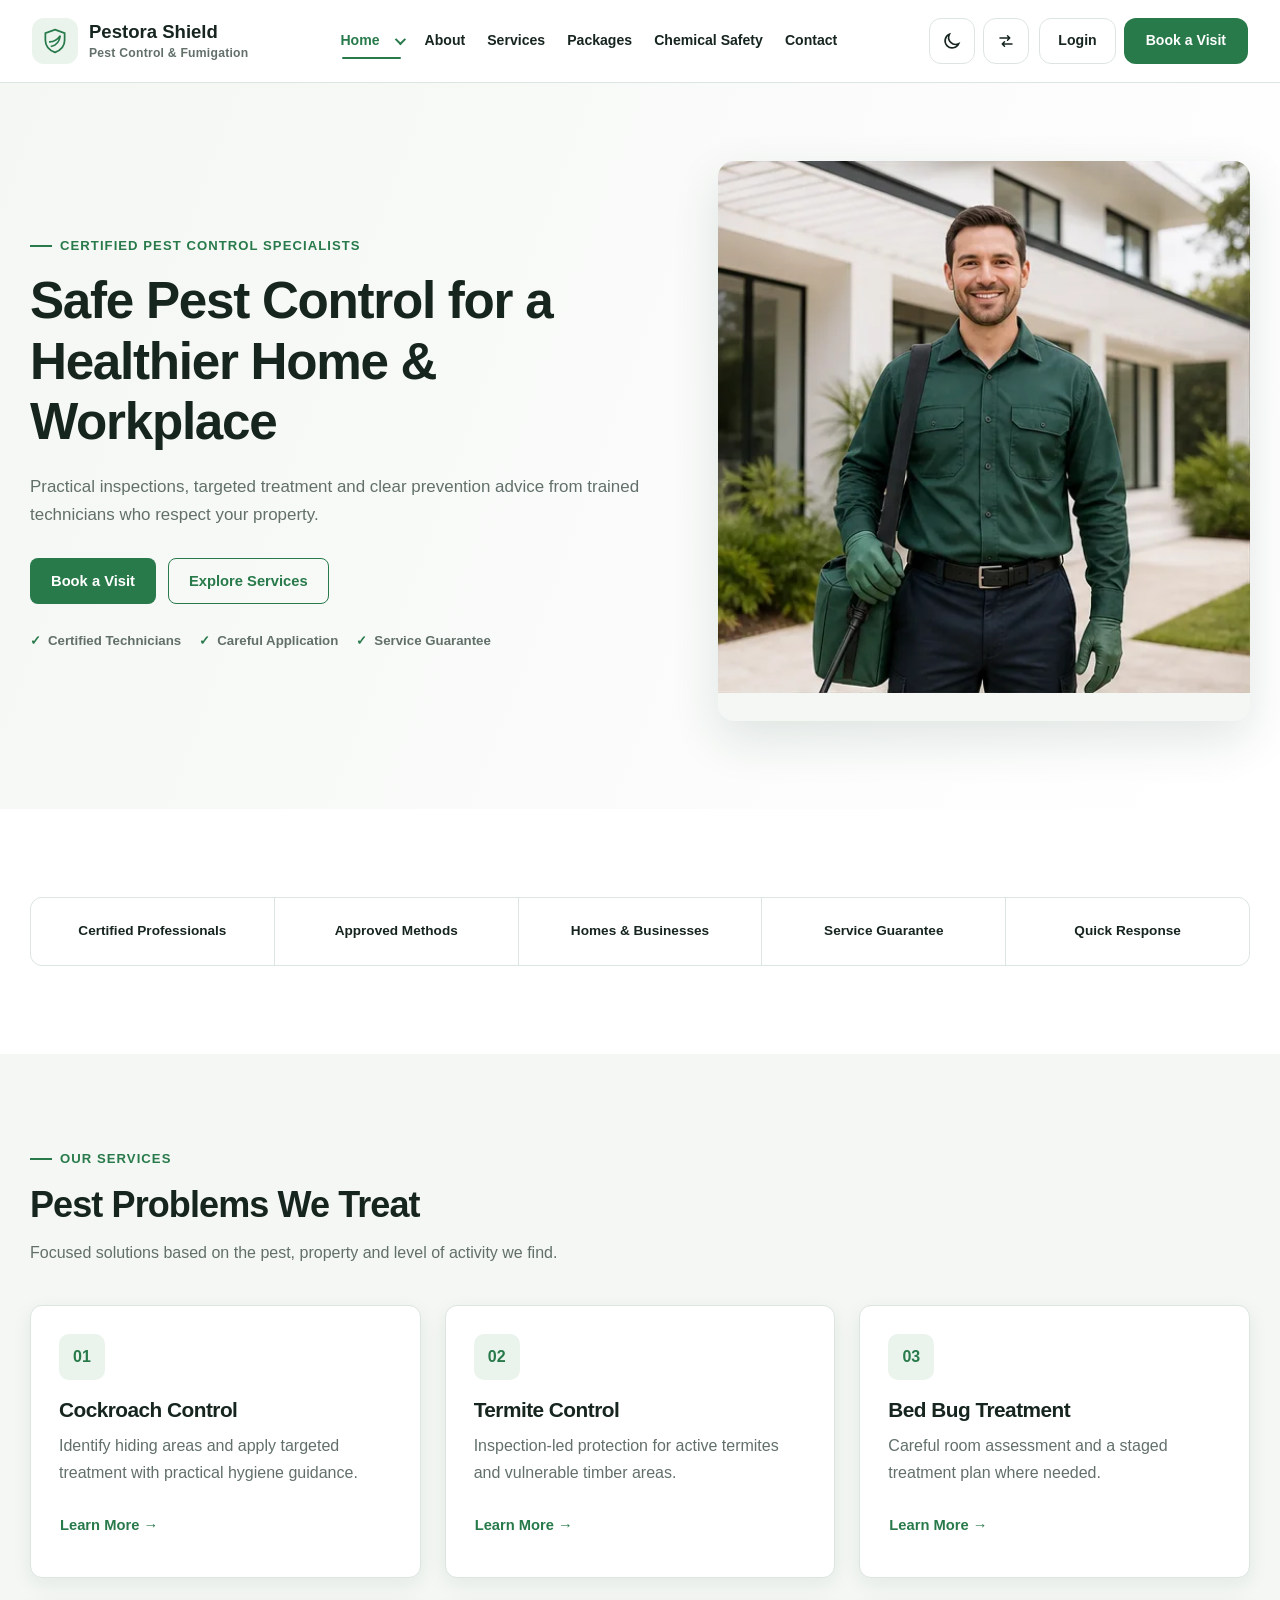
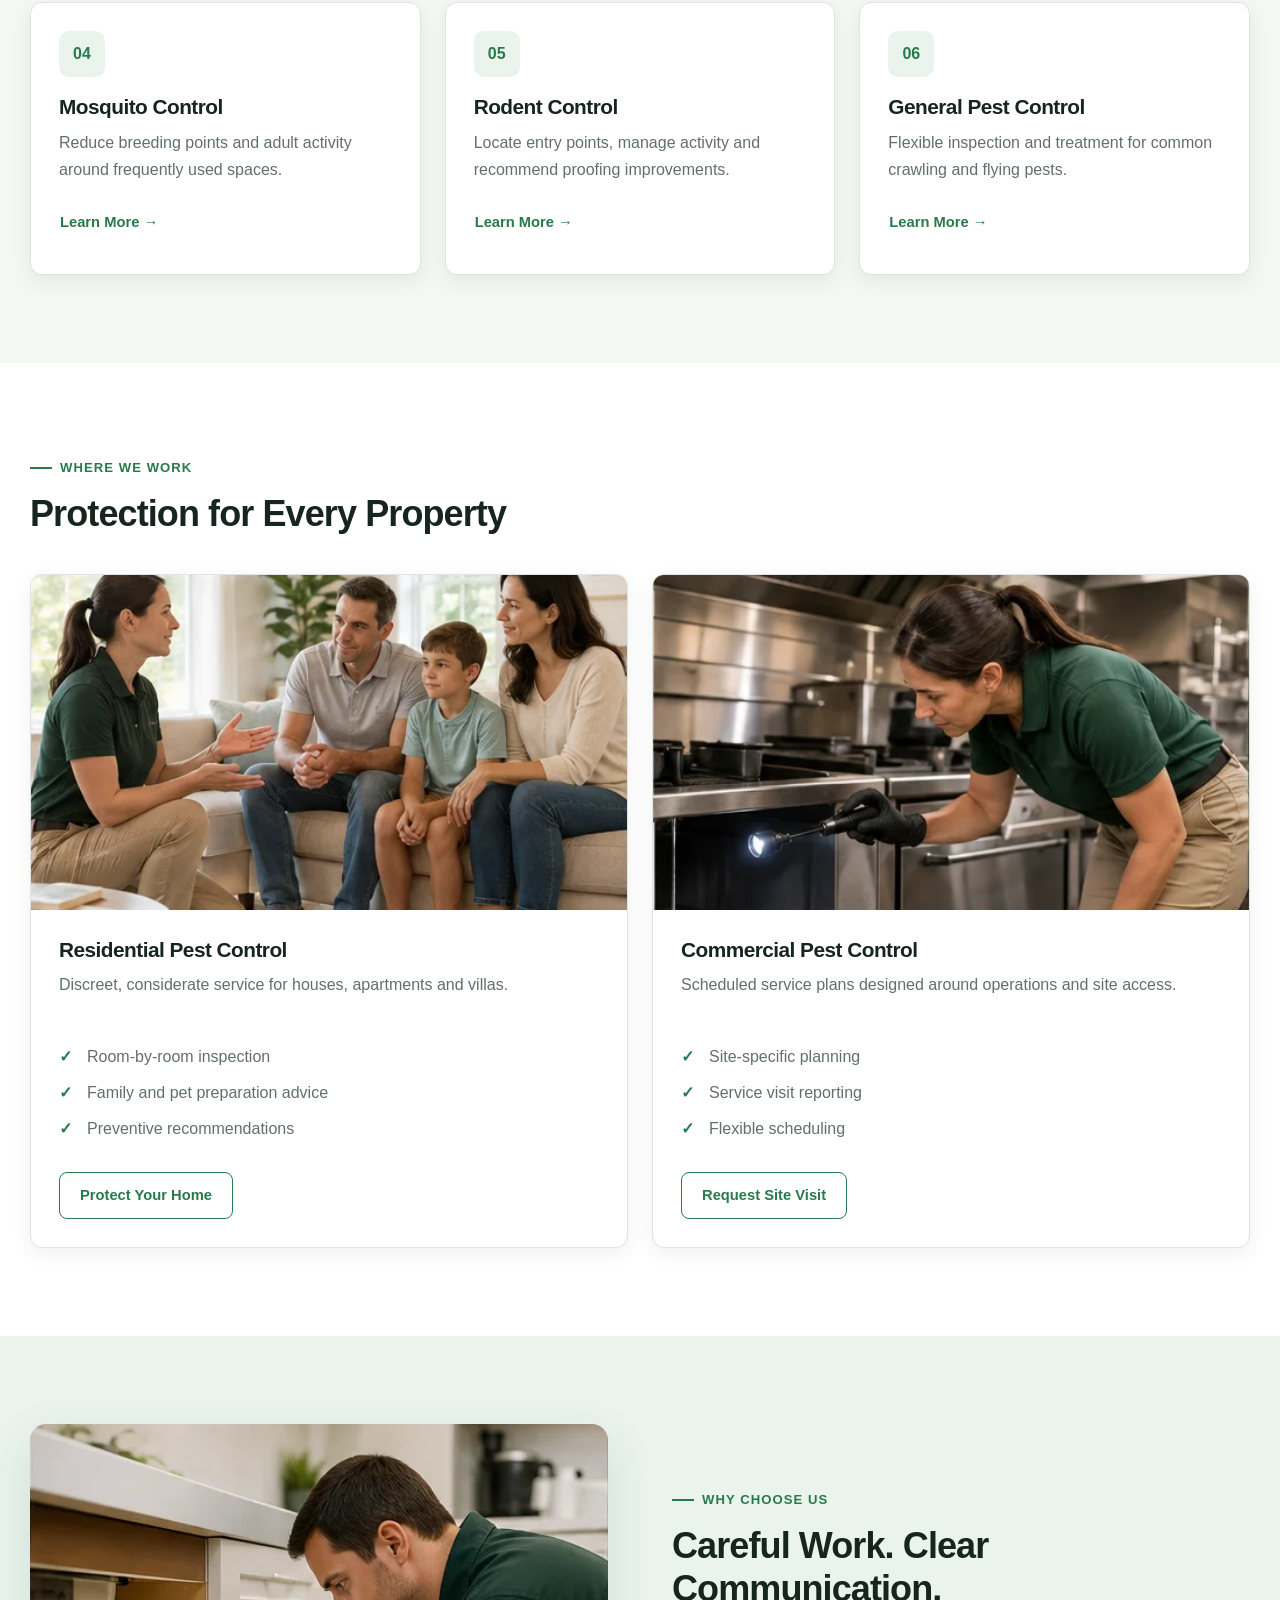
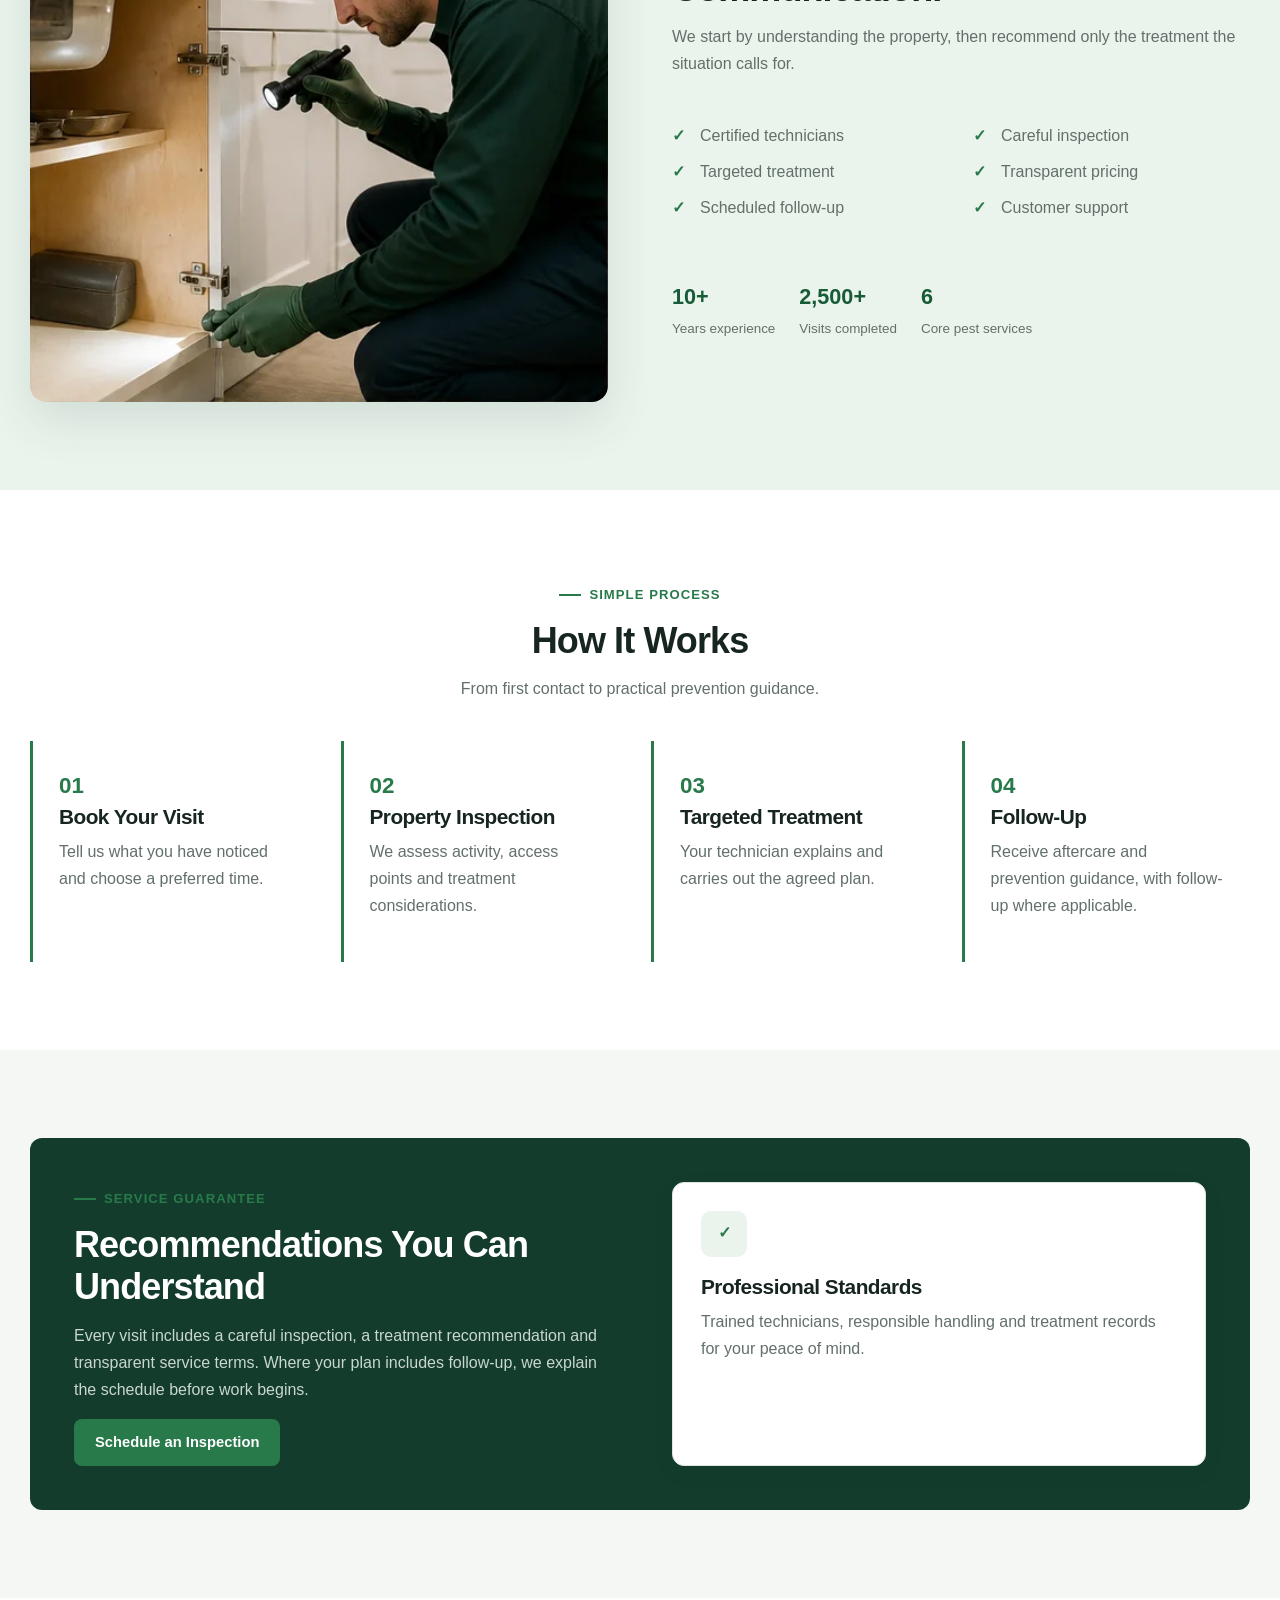
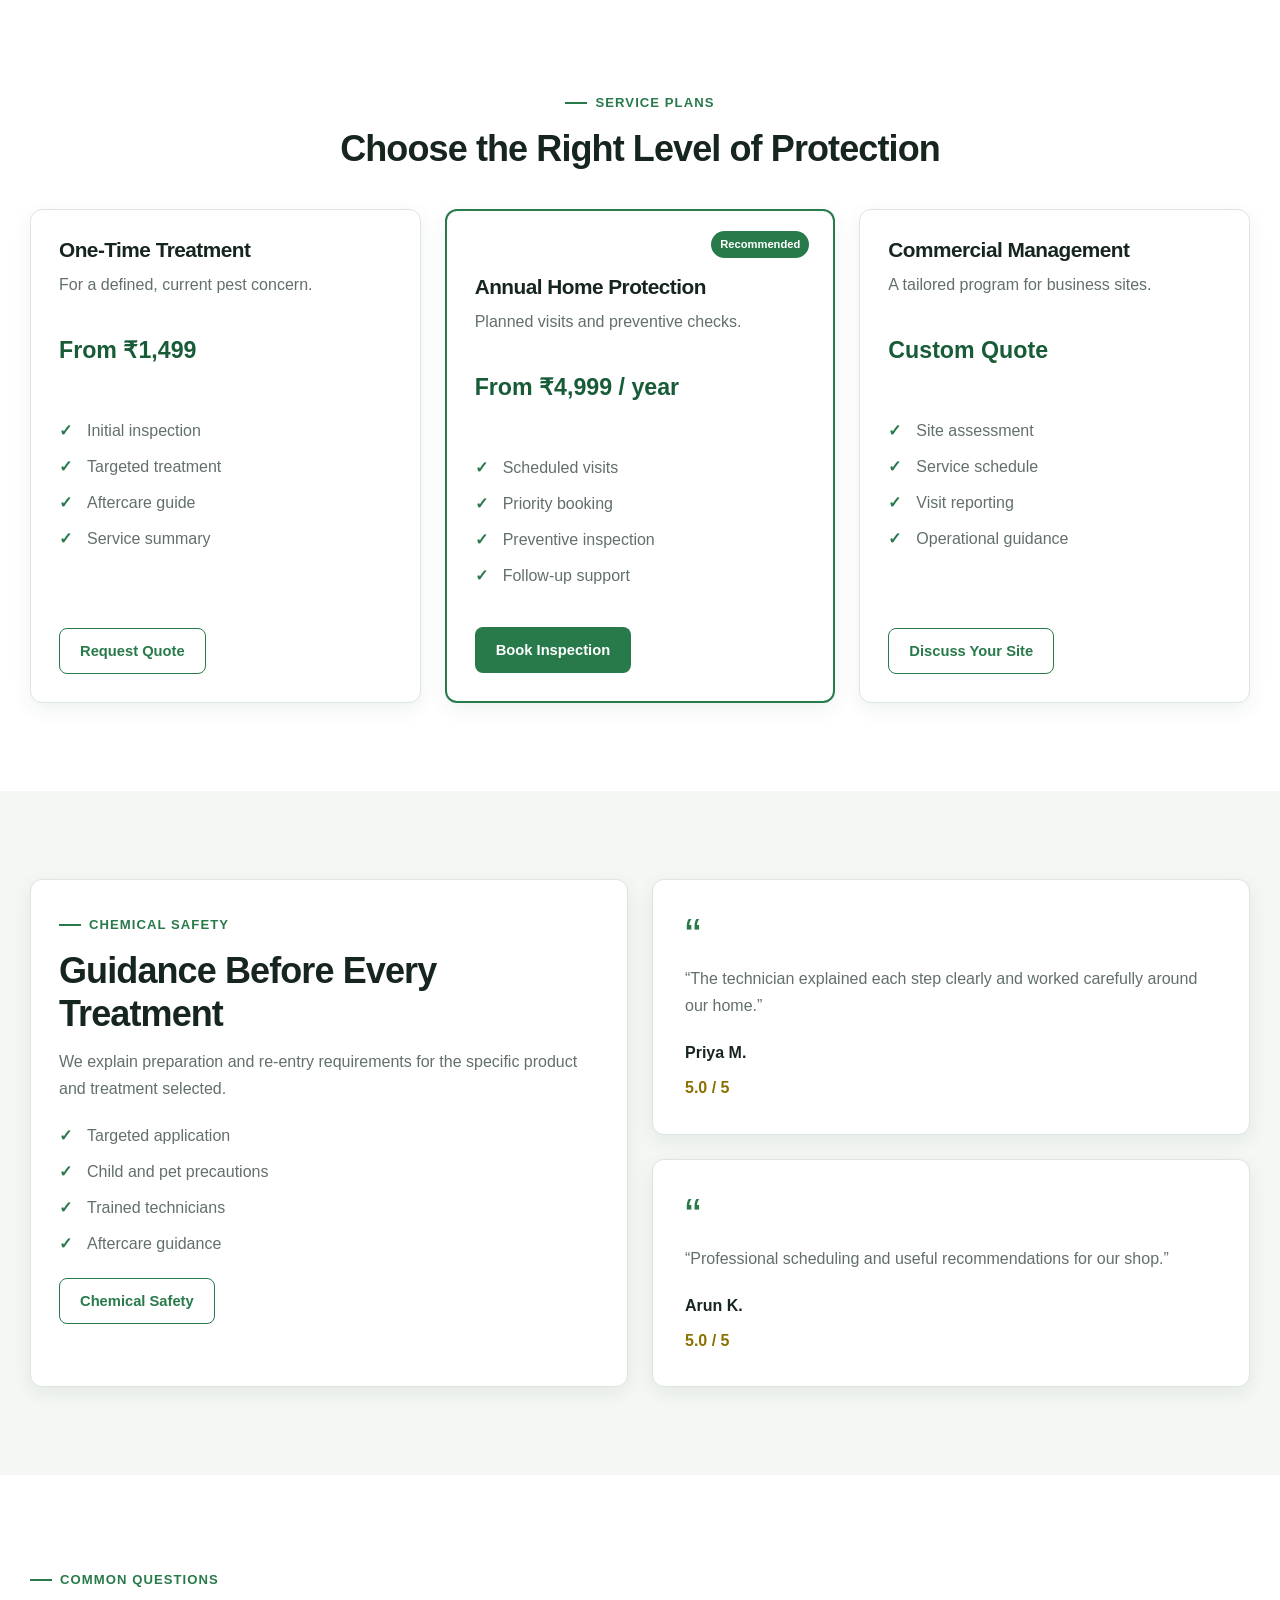
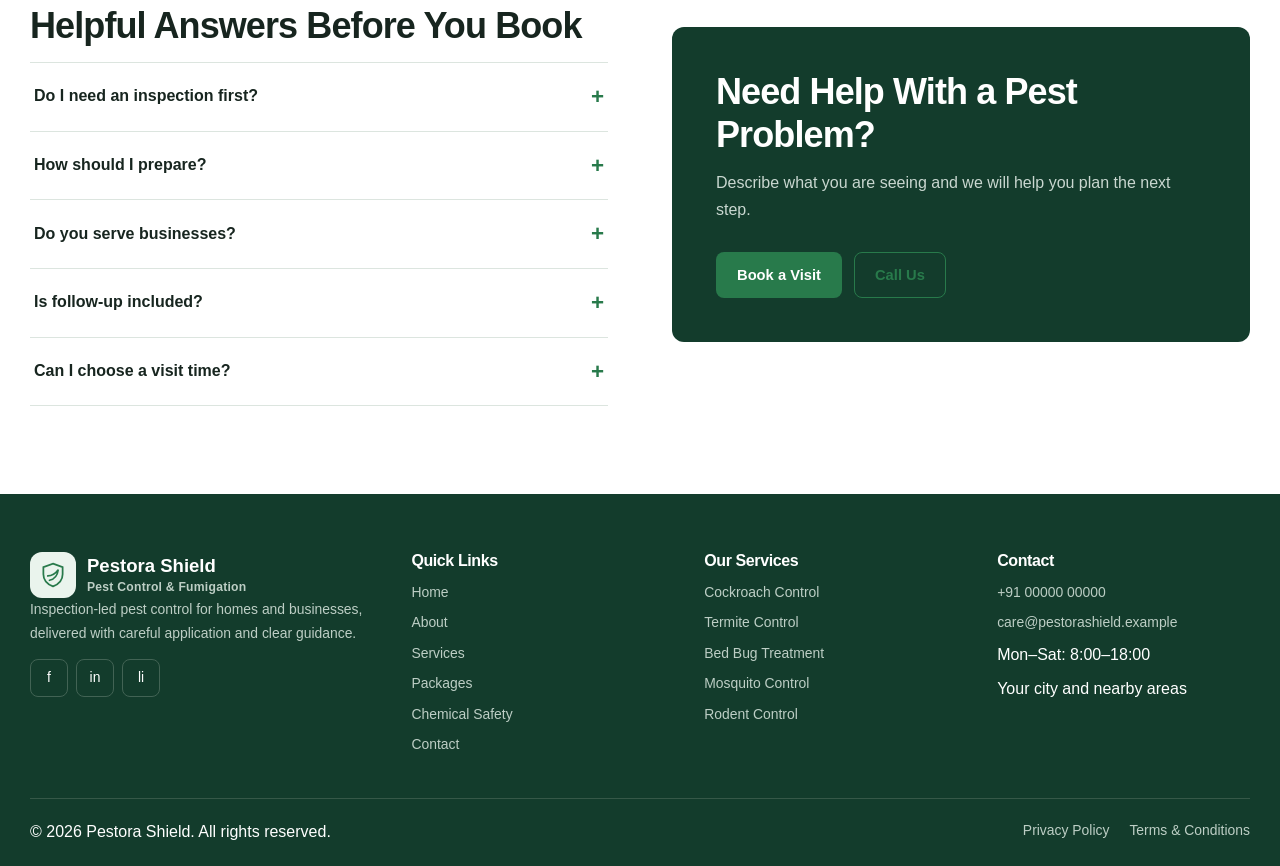
==== index.html @ be70336c "Build Pestora Shield website" ====
<!doctype html>
<html lang="en">
    <head>
        <meta charset="utf-8" />
        <meta name="viewport" content="width=device-width, initial-scale=1" />
        <meta http-equiv="refresh" content="0; url=pages/homepage1.html" />
        <title>Pestora Shield</title>
        <link rel="canonical" href="pages/homepage1.html" />
        <script>
            window.location.replace("pages/homepage1.html");
        </script>
    </head>
    <body>
        <p><a href="pages/homepage1.html">Open Pestora Shield</a></p>
    </body>
</html>
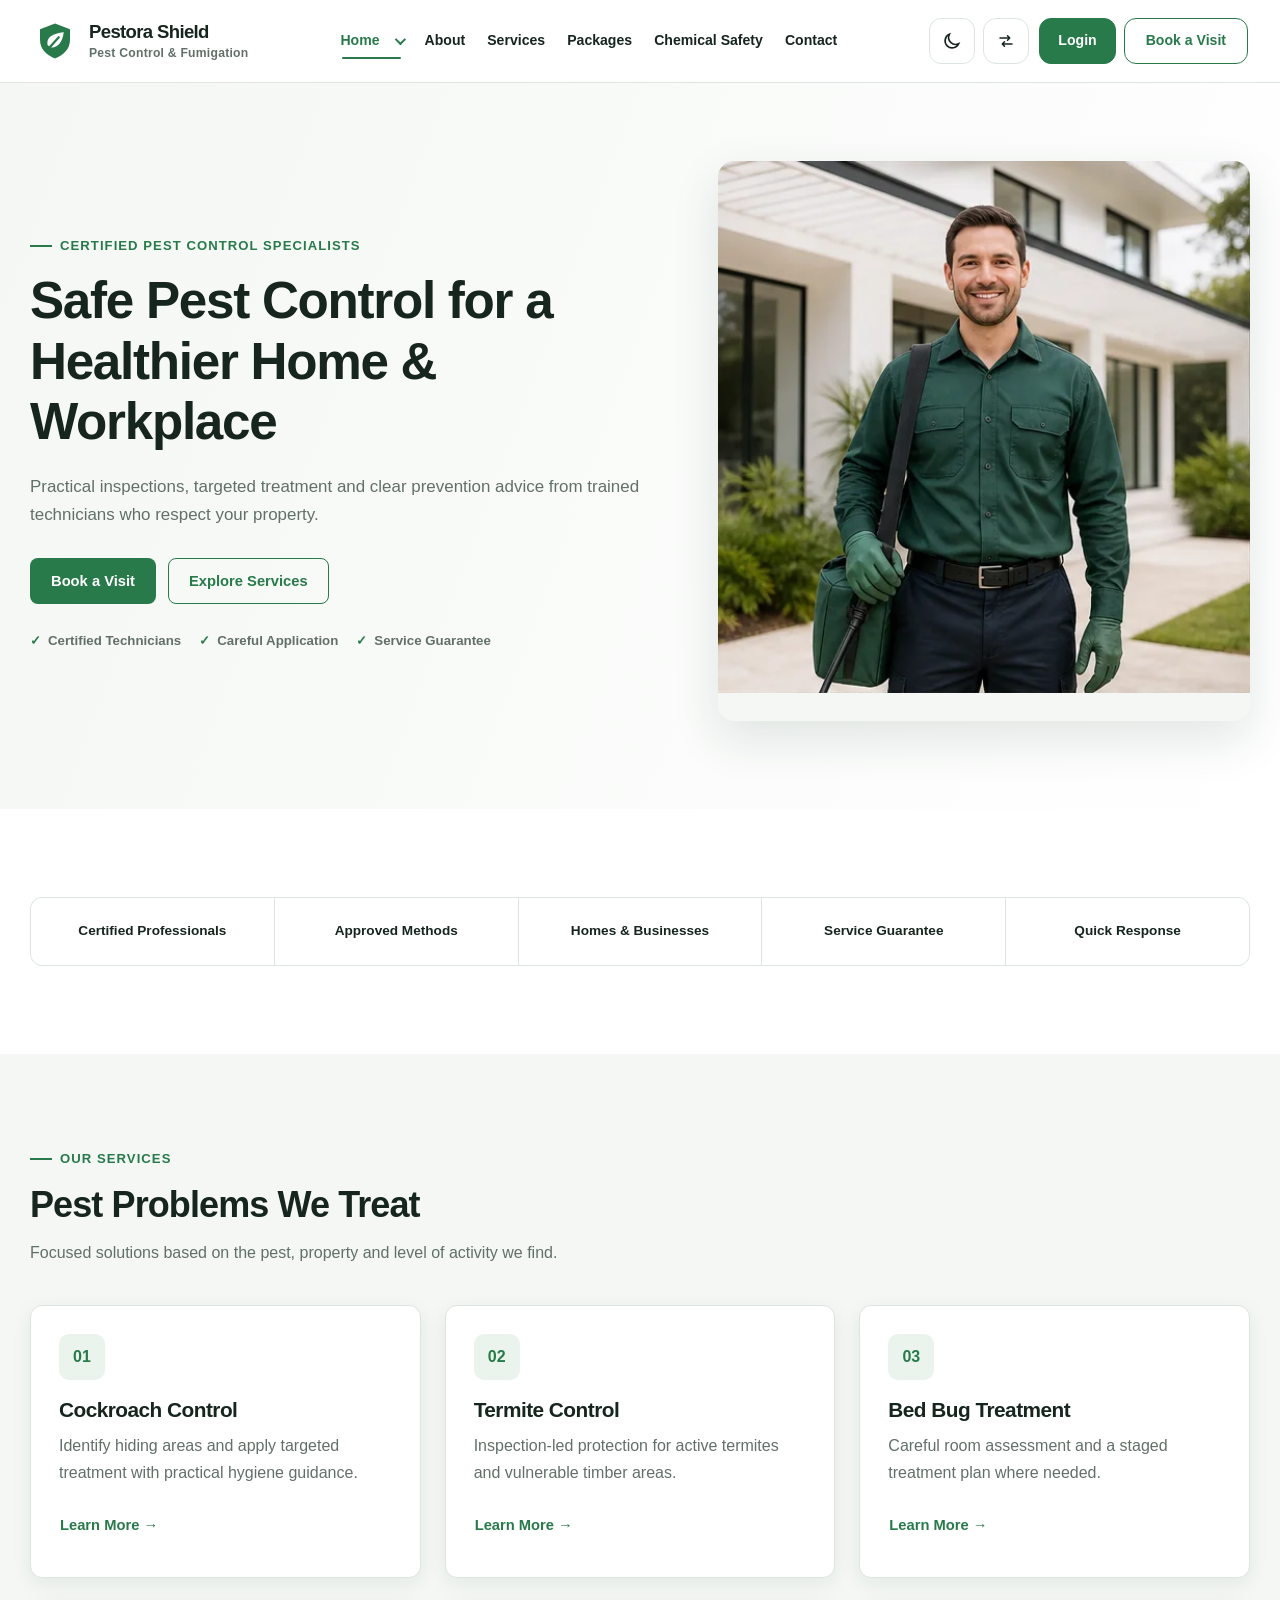
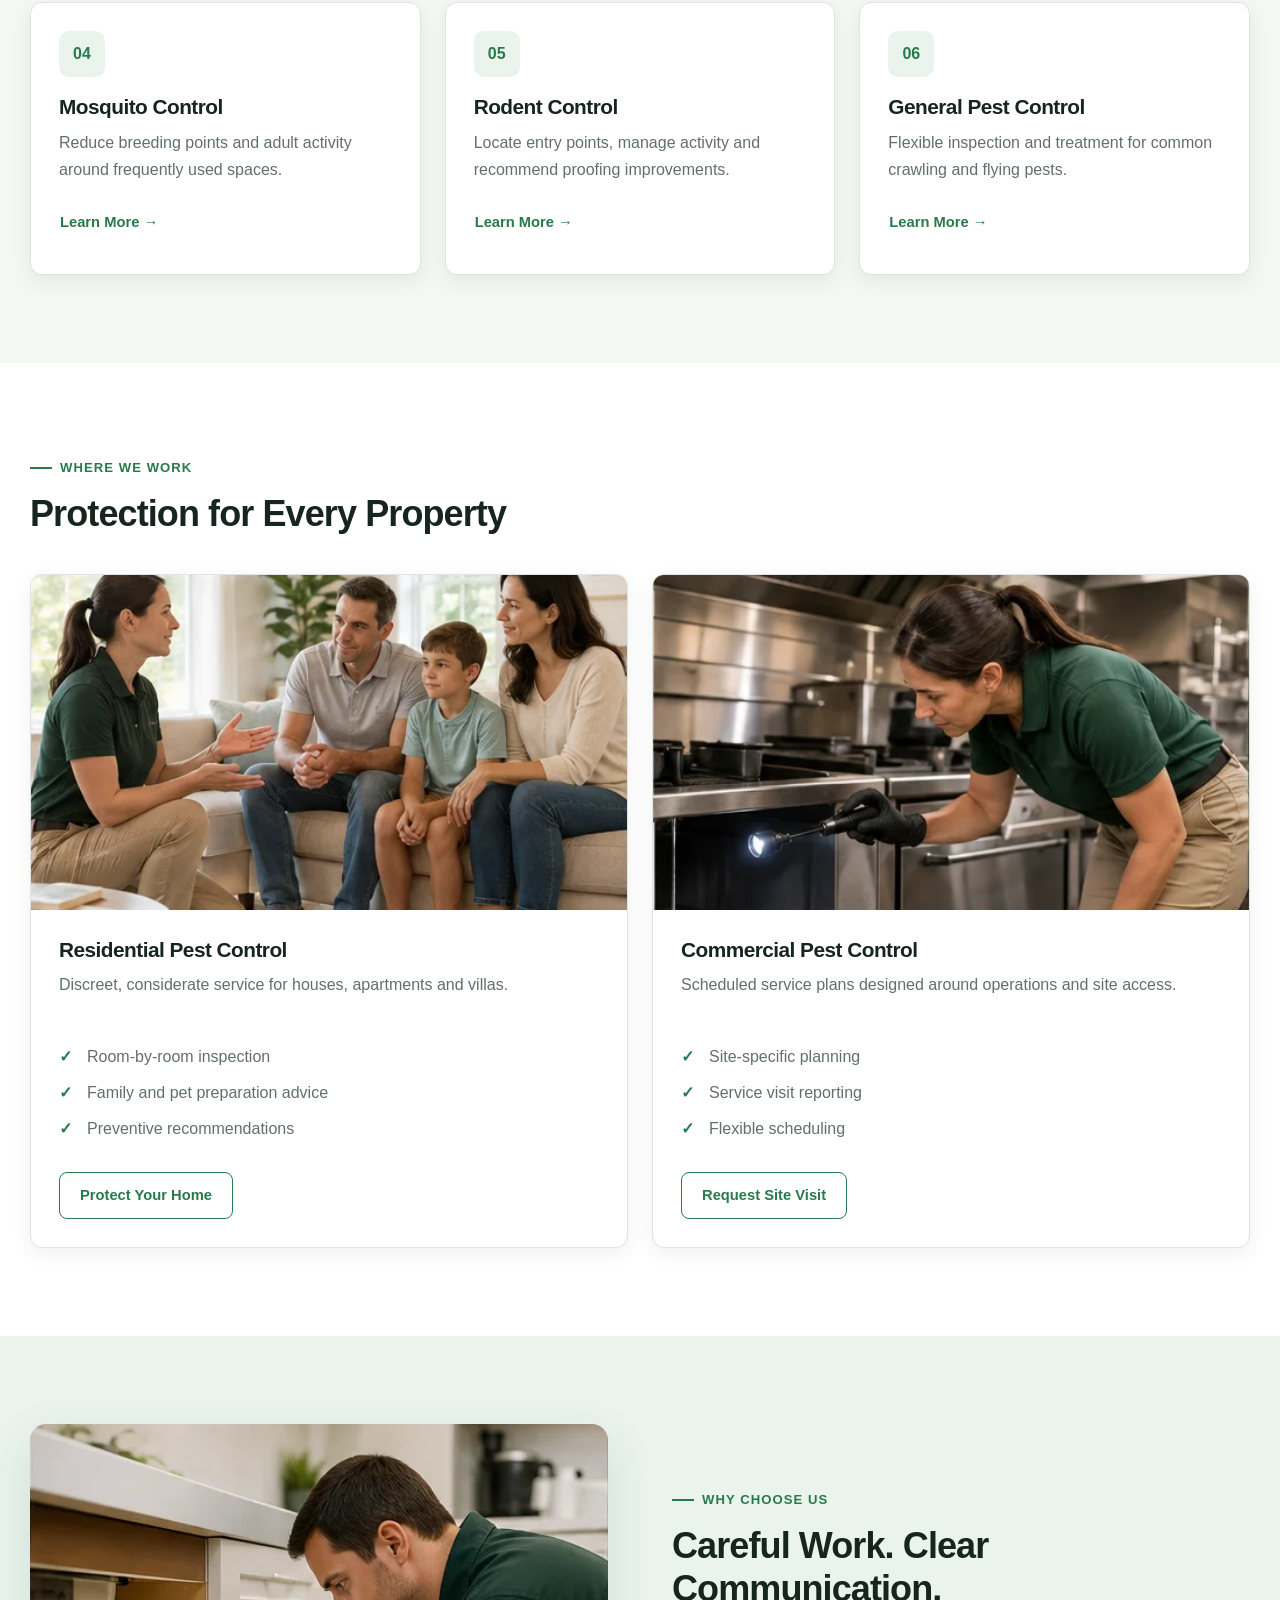
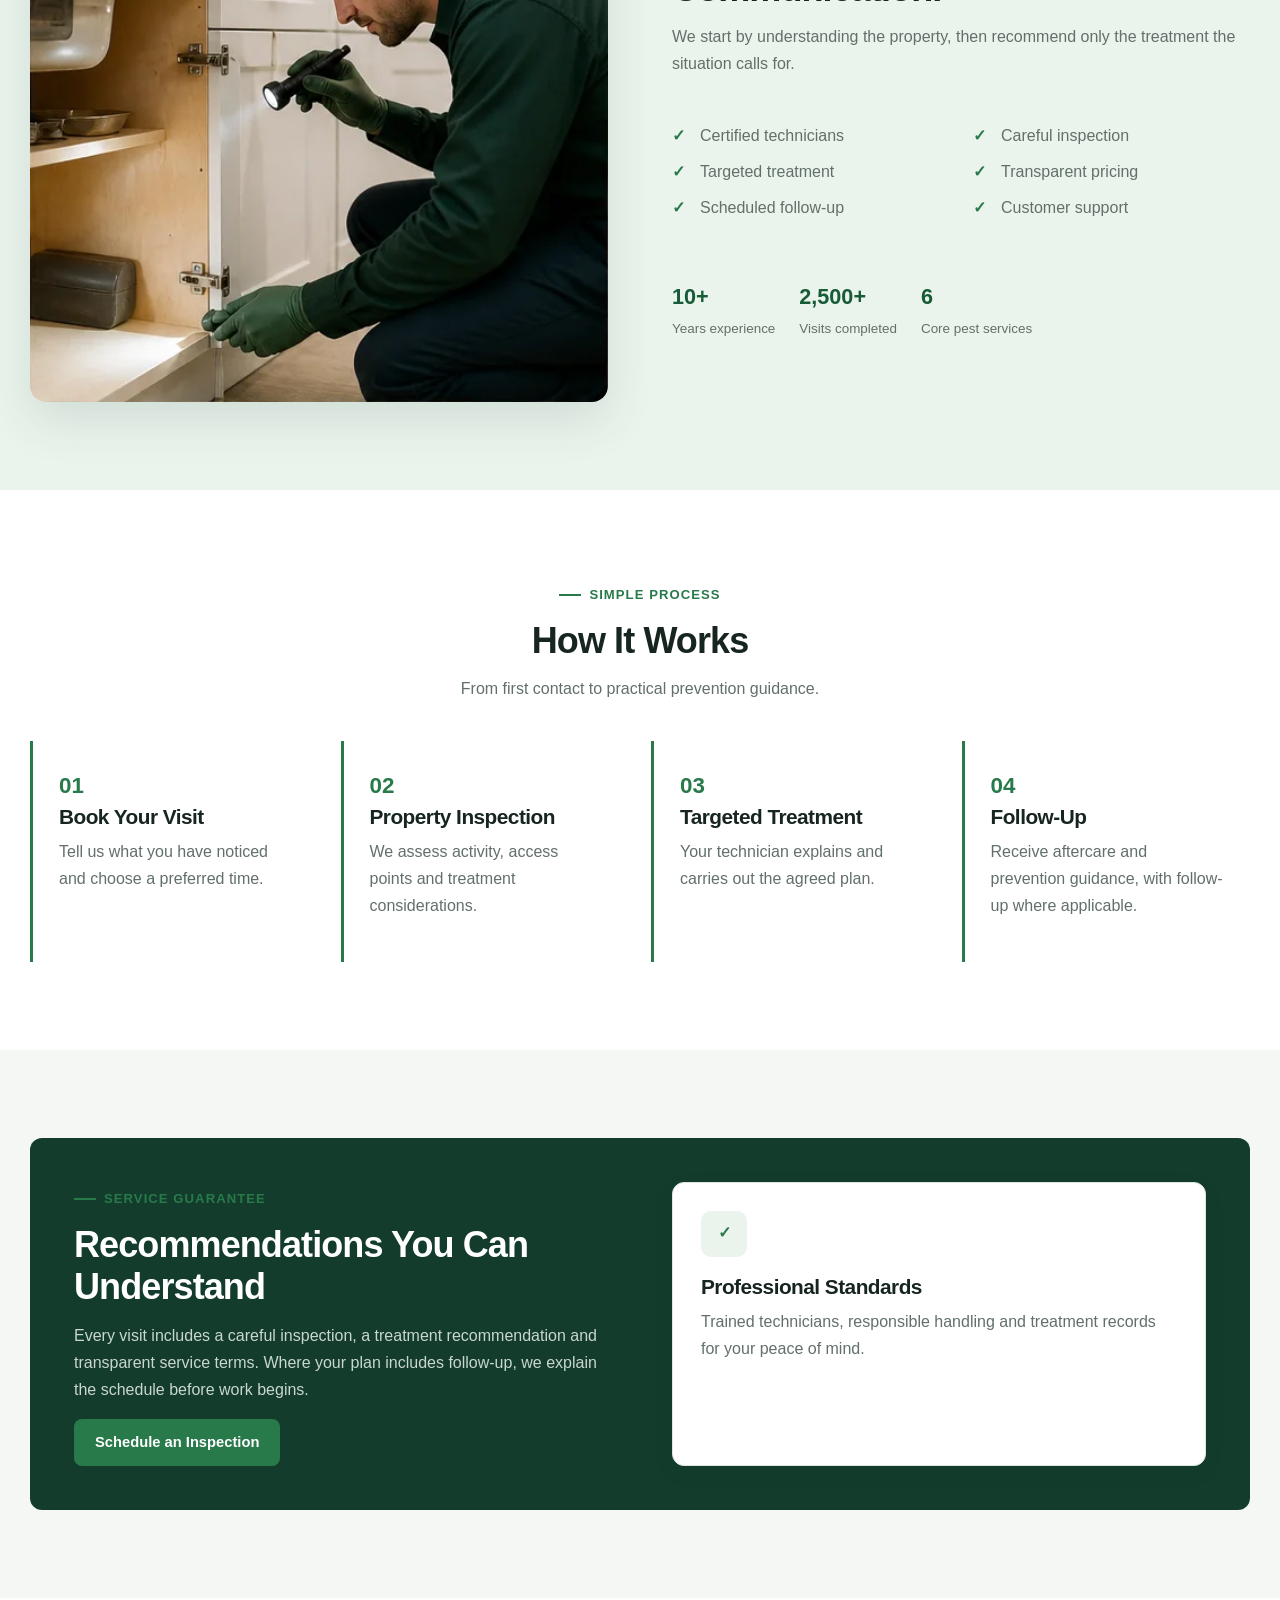
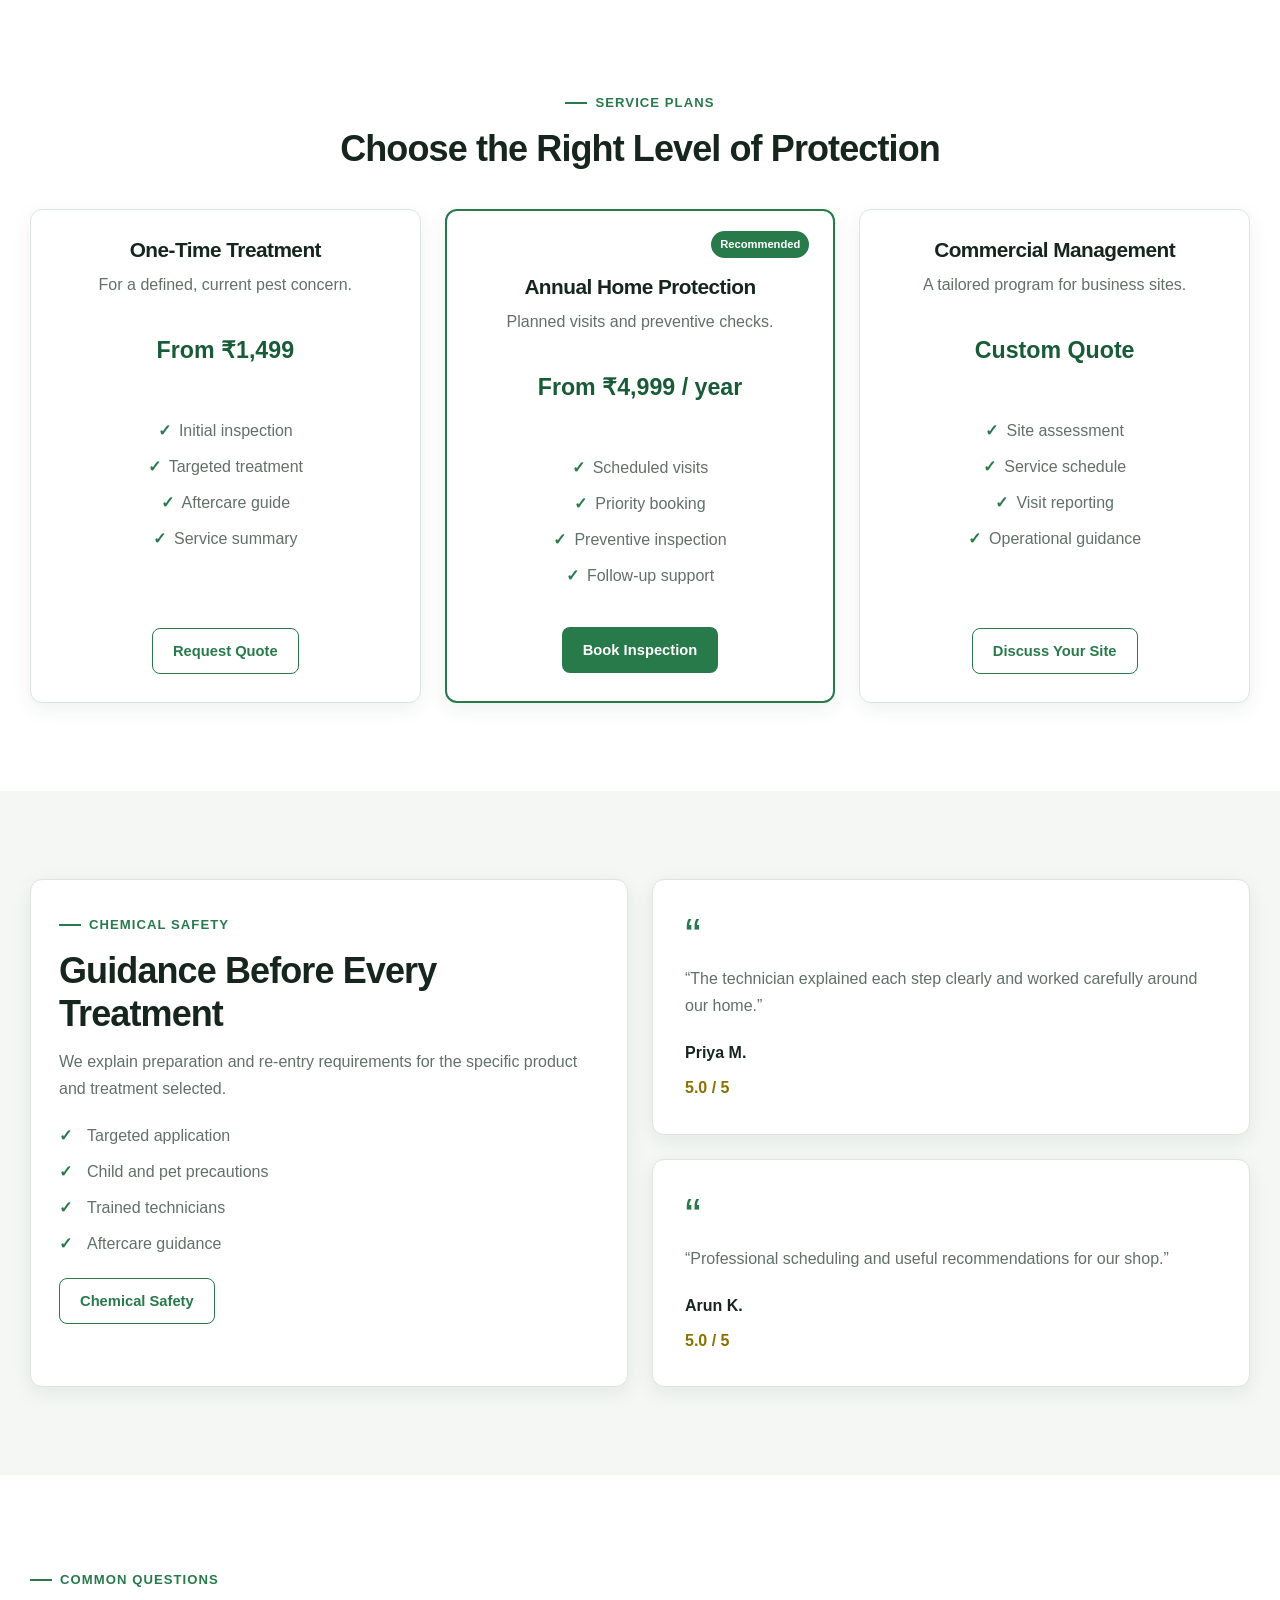
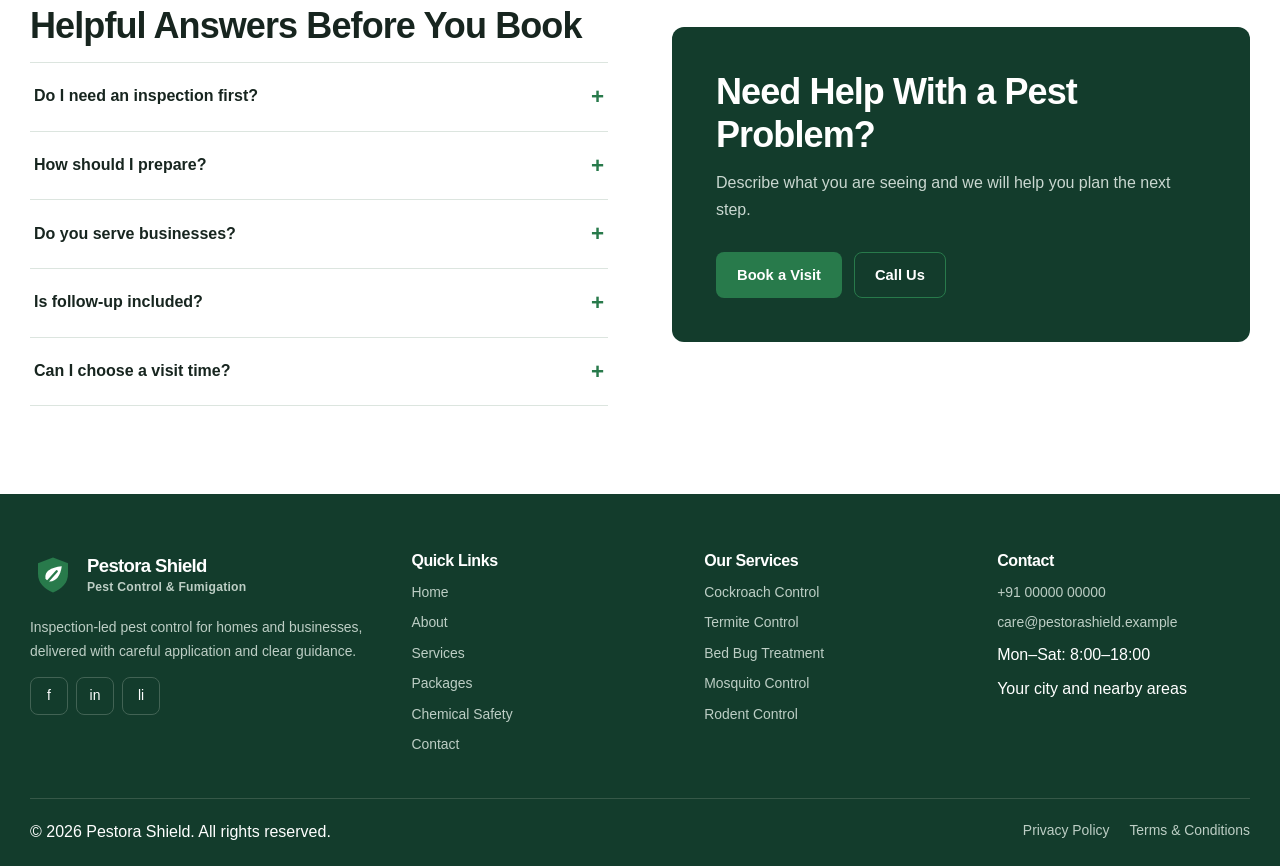
==== commit c98e5541: "Refine website branding, layouts, and contact forms" ====
--- a/index.html
+++ b/index.html
@@ -9,6 +9,7 @@
         <script>
             window.location.replace("pages/homepage1.html");
         </script>
+        <link rel="icon" type="image/svg+xml" href="assets/icons/favicon.svg" />
     </head>
     <body>
         <p><a href="pages/homepage1.html">Open Pestora Shield</a></p>
